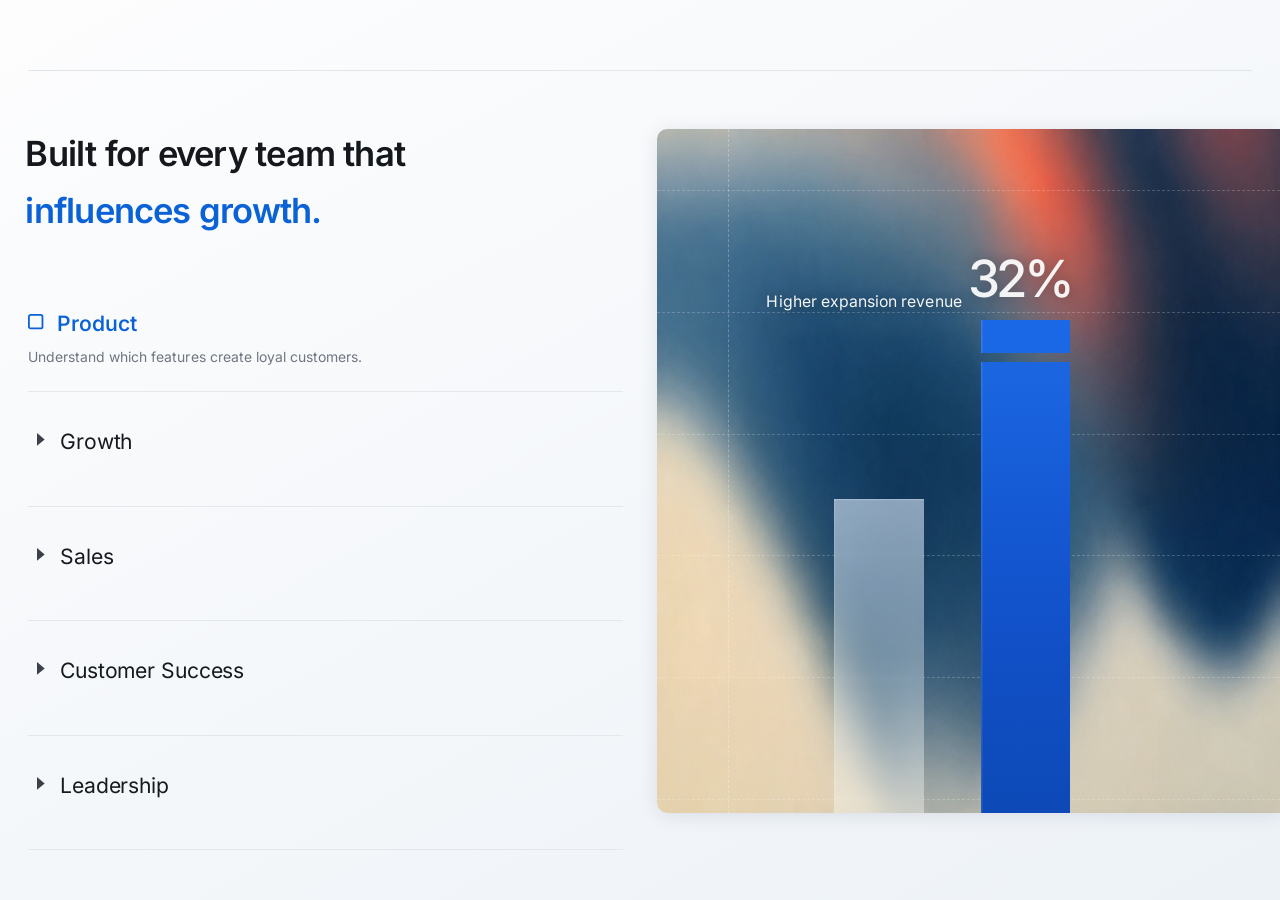
==== index.html @ ec918060 "Add the graph background image" ====
<!DOCTYPE html>
<html lang="en">
<head>
<meta charset="utf-8">
<meta name="viewport" content="width=device-width, initial-scale=1, viewport-fit=cover">
<title>Built for every team that influences growth</title>
<style>
/* ============================================================
   Embedded typeface — Inter (latin subset, variable 100–900).
   Base64-inlined so the file is fully self-contained / offline.
   ============================================================ */
@font-face{
  font-family:'Inter';
  font-style:normal;
  font-weight:100 900;
  font-display:block;
  src:url([data-uri]) format('woff2');
}

/* ============================================================
   REFERENCE FRAME  ·  1146 × 577
   Horizontal anchors -> % of 1146  (vw)
   Vertical anchors   -> % of  577  (vh)
   Glyph / stroke / radius sizes -> --u  (uniform, never distorts)
   ============================================================ */
:root{
  /* Height-driven so the design always fills the viewport top to
     bottom (no letterbox bands); width-capped so type can’t overflow. */
  --u: min(100vh / 577, 100vw / 1000);

  --bg-1:#fdfdfe;
  --bg-2:#f4f7fa;
  --bg-3:#edf2f7;
  --rule:#e3e6e9;
  --divider:#e5e8ea;
  --ink:#14171b;
  --ink-row:#16191d;
  --blue:#0b61d6;
  --muted:#6f7680;
  --marker:#3c4149;

  --grid:rgba(255,255,255,.20);
  --bar-blue-a:#1b66e2;
  --bar-blue-b:#1054cc;
  --bar-blue-c:#093ca4;
  --bar-cap-a:#2a79f2;
  --bar-cap-b:#1664e2;
}

*,*::before,*::after{box-sizing:border-box;margin:0;padding:0}
html,body{height:100%}

body{
  font-family:'Inter',-apple-system,BlinkMacSystemFont,'Segoe UI',
              'Helvetica Neue',Helvetica,Arial,sans-serif;
  background:linear-gradient(152deg,var(--bg-1) 0%,var(--bg-2) 56%,var(--bg-3) 100%);
  color:var(--ink);
  -webkit-font-smoothing:antialiased;
  -moz-osx-font-smoothing:grayscale;
  font-synthesis:none;
  overflow:hidden;
}

/* ---- stage: fills the viewport edge-to-edge, always ---------- */
.stage{
  position:fixed;
  inset:0;
  overflow:hidden;
  background:linear-gradient(152deg,var(--bg-1) 0%,var(--bg-2) 56%,var(--bg-3) 100%);
}

/* ---- top hairline · x 25→1121 · y 45 · 1px #e3e6e9 ---------- */
.rule{
  position:absolute;
  left:2.182vw;
  right:2.182vw;
  top:7.799vh;
  height:max(1px, calc(1 * var(--u)));
  background:var(--rule);
}

/* ============================================================
   LEFT COLUMN · x 25→558 · y 79 (headline box) → 545 (last rule)
   ============================================================ */
.col{
  position:absolute;
  left:2.182vw;
  width:46.510vw;
  top:14.038vh;                    /* 81  / 577  */
  bottom:5.546vh;                  /* 545 / 577  */
  display:flex;
  flex-direction:column;
}

/* headline · 27px / 44px · w600 · tracking -0.60 · ink 25→324 */
.headline{
  flex:0 0 auto;
  font-size:calc(27 * var(--u));
  line-height:calc(44 * var(--u));
  font-weight:600;
  letter-spacing:calc(-0.60 * var(--u));
  color:var(--ink);
  white-space:nowrap;
  margin-left:calc(-2 * var(--u));   /* side-bearing compensation */
}
.headline .accent{color:var(--blue);display:block}

/* headline box bottom (167) → Product label box top (223.4) */
.spacer{flex:0 0 auto;height:calc(56.4 * var(--u))}

/* ============================================================
   ACCORDION · rules at 288 / 352.25 / 416.5 / 480.75 / 545
   ============================================================ */
.acc{flex:1 1 auto;display:flex;flex-direction:column;min-height:0}

.item{
  display:flex;
  flex-direction:column;
  justify-content:center;
  border-bottom:max(1px, calc(1 * var(--u))) solid var(--divider);
  flex:1 1 0;
  min-height:0;
}
/* closed rows: label cap-centre sits 5px above the row centre */
.item:not(.open){padding-bottom:calc(10 * var(--u))}
/* open row is intrinsic: label 21 + gap 7.1 + desc 15 + 19.5 = 62.6 */
.item.open{flex:0 0 auto;padding-bottom:calc(19.5 * var(--u))}

.row{
  display:flex;
  align-items:center;
  background:none;border:0;padding:0;width:100%;
  font:inherit;color:inherit;text-align:left;cursor:pointer;
  -webkit-tap-highlight-color:transparent;
}
.row:focus-visible{outline:calc(2*var(--u)) solid var(--blue);outline-offset:calc(3*var(--u))}

/* marker gutters: square → label at x48 · chevron → label at x50 */
.marker{
  flex:0 0 calc(25 * var(--u));
  height:calc(16 * var(--u));
  display:flex;
  align-items:center;
  padding-left:calc(7 * var(--u));
  margin-top:calc(-4.6 * var(--u));   /* align glyph to cap-centre */
}
.item.open .marker{flex:0 0 calc(23 * var(--u));padding-left:0}

/* both glyphs live in the DOM; CSS picks one, so opening a row is a class
   toggle rather than a DOM rebuild */
.marker svg{display:block;overflow:visible}
.marker .sq{width:calc(12 * var(--u));height:calc(12 * var(--u))}
.marker .cv{width:calc(6 * var(--u));height:calc(10 * var(--u))}
.marker rect{stroke:var(--blue);stroke-width:1.4}
.marker path{fill:var(--marker)}
.item .sq,.item.open .cv{display:none}
.item.open .sq{display:block}

/* row label · 16.5px / 21px · #16191d · ink from x 50 */
.label{
  font-size:calc(16.5 * var(--u));
  line-height:calc(21 * var(--u));
  font-weight:400;
  letter-spacing:calc(-0.08 * var(--u));
  color:var(--ink-row);
  transition:color .18s ease;
}
.item.open .label{color:var(--blue);font-weight:550}

/* description · 10.9px / 15px · #6f7680 · ink 25→288 */
.desc{
  font-size:calc(10.9 * var(--u));
  line-height:calc(15 * var(--u));
  font-weight:400;
  letter-spacing:calc(0.02 * var(--u));
  color:var(--muted);
  padding-top:calc(7.1 * var(--u));
  overflow:hidden;
}
.item:not(.open) .desc{display:none}

/* ============================================================
   RIGHT CARD · x 588→1146 (bleeds right) · y 83→521 · r 8
   ============================================================ */
.card{
  position:absolute;
  left:51.309vw;
  right:0;
  top:14.385vh;
  bottom:9.705vh;
  border-radius:calc(8 * var(--u)) 0 0 calc(8 * var(--u));
  overflow:hidden;
  isolation:isolate;
  box-shadow:0 calc(2*var(--u)) calc(16*var(--u)) rgba(16,32,56,.10);
}

/* ---- background: blurred-photograph mesh --------------------
   Modelled the way the original actually is: a grid of averaged
   colours put through one Gaussian blur. The grid was fitted by
   deconvolution against colours sampled from the reference, so the
   blur reproduces those samples rather than washing them out.
   preserveAspectRatio="none" lets it stretch with the card.
   ------------------------------------------------------------ */
.mesh{
  position:absolute;
  inset:0;
  width:100%;
  height:100%;
  display:block;
}
.mesh-film{
  position:absolute;inset:0;pointer-events:none;
  background:linear-gradient(180deg,rgba(255,255,255,.05) 0%,rgba(255,255,255,0) 32%,rgba(0,0,0,.045) 100%);
}

/* ---- dashed grid ------------------------------------------- */
.grid{position:absolute;inset:0;pointer-events:none}
.grid i{position:absolute}
.grid .h{left:0;right:0;height:0;border-top:max(1px,calc(1*var(--u))) dashed var(--grid)}
.grid .v{top:0;bottom:0;width:0;border-left:max(1px,calc(1*var(--u))) dashed rgba(255,255,255,.26)}
.grid .h1{top:8.904%}   /* y 39  of 438 */
.grid .h2{top:26.712%}  /* y 117        */
.grid .h3{top:44.521%}  /* y 195        */
.grid .h4{top:62.329%}  /* y 273        */
.grid .h5{top:80.137%}  /* y 351        */
.grid .h6{top:97.945%}  /* y 429        */
.grid .v1{left:11.470%} /* x 64  of 558 */

/* ---- bars ---------------------------------------------------
   Frame coordinates -> card percentages (card is 558 x 438):
     ghost bar    x 747→827   y 320→521
     cap segment  x 878→958   y 205→226
     gap          x 878→958   y 226→232   nothing drawn: the photograph
                                          shows through it
     primary bar  x 878→958   y 232→521
   Both bars are 80/558 = 14.337% wide.

   Gradient stops sit exactly at the y positions sampled off the reference
   and were fitted by rendering, measuring and correcting, so each stop is
   responsible for one measured colour.
   ------------------------------------------------------------ */

/* Frosted glass. Alpha falls 0.58 -> 0.40 down the bar and
   the tint travels cool -> warm, following the backdrop underneath it,
   which runs steel-blue at the top and cream at the floor. */
.bar-ghost{
  position:absolute;
  left:28.495%;width:14.337%;top:54.110%;bottom:0;
  background:linear-gradient(180deg,
    rgba(228,241,255,0.58) 2.488%,
    rgba(216,227,235,0.44) 49.751%,
    rgba(249,250,246,0.40) 97.015%);
  -webkit-backdrop-filter:blur(calc(2*var(--u))) saturate(106%);
  backdrop-filter:blur(calc(2*var(--u))) saturate(106%);
  box-shadow:inset 0 calc(1*var(--u)) 0 rgba(255,255,255,.22),
             inset calc(1*var(--u)) 0 0 rgba(255,255,255,.13);
}

/* Opaque, and no outer bloom — the reference keeps these edges crisp
   against the photograph. */
.bar-blue{
  position:absolute;
  left:51.971%;width:14.337%;top:34.018%;bottom:0;
  background:linear-gradient(180deg,
    rgb(27,101,225) 2.768%,
    rgb(20,89,211) 33.910%,
    rgb(17,79,198) 65.052%,
    rgb(13,74,184) 97.924%);
  box-shadow:inset calc(1.2*var(--u)) 0 0 rgba(255,255,255,.10);
}

.bar-cap{
  position:absolute;
  left:51.971%;width:14.337%;top:27.854%;height:4.795%;
  background:rgb(26,104,230);
  box-shadow:inset calc(1.2*var(--u)) 0 0 rgba(255,255,255,.12);
}

/* ---- chart typography --------------------------------------- */
/* “32%” · 40px · ink 292→367 of 558, top y 84 (x 880→955, y 168) */
.stat{
  position:absolute;
  right:33.513%;
  top:17.900%;
  font-size:calc(40 * var(--u));
  line-height:calc(42 * var(--u));
  font-weight:500;
  letter-spacing:calc(-3.0 * var(--u));
  color:rgba(255,255,255,.93);
  text-shadow:0 calc(1*var(--u)) calc(10*var(--u)) rgba(8,22,40,.34);
  white-space:nowrap;
}
/* “Higher expansion revenue” · 12.3px · ink →273 of 558, top y 107 */
.stat-label{
  position:absolute;
  right:51.075%;
  top:23.744%;
  font-size:calc(12.3 * var(--u));
  line-height:calc(16 * var(--u));
  font-weight:400;
  letter-spacing:calc(0.04 * var(--u));
  color:rgba(255,255,255,.95);
  text-shadow:0 calc(1*var(--u)) calc(8*var(--u)) rgba(8,22,40,.40);
  white-space:nowrap;
}

.sr-only{
  position:absolute;width:1px;height:1px;overflow:hidden;
  clip:rect(0 0 0 0);clip-path:inset(50%);white-space:nowrap;
}

/* ============================================================
   PORTRAIT / COMPACT — stacked, still edge-to-edge.
   The card absorbs all slack, so there is never a blank band.
   ============================================================ */
@media (max-aspect-ratio: 23/20){
  :root{ --u: min(100vw / 430, 100vh / 880); }

  .stage{display:flex;flex-direction:column}

  .rule{position:static;inset:auto;flex:0 0 auto;margin:calc(30*var(--u)) calc(22*var(--u)) 0}

  .col{
    position:static;inset:auto;width:auto;flex:0 0 auto;
    margin:calc(40*var(--u)) calc(22*var(--u)) 0;
  }
  .headline{
    font-size:calc(31 * var(--u));
    line-height:calc(43 * var(--u));
    letter-spacing:calc(-0.5 * var(--u));
    white-space:normal;
  }
  .headline .accent{display:inline}
  .spacer{height:calc(34 * var(--u))}

  .item{flex:0 0 auto}
  .item:not(.open){padding:calc(17*var(--u)) 0}
  .item.open{padding:0 0 calc(20*var(--u))}
  .marker{
    flex:0 0 calc(28*var(--u));
    height:calc(18*var(--u));
    margin-top:calc(-5*var(--u));
    padding-left:calc(8*var(--u));
  }
  .item.open .marker{flex:0 0 calc(26*var(--u));padding-left:0}
  .marker .sq{width:calc(13*var(--u));height:calc(13*var(--u))}
  .marker .cv{width:calc(7*var(--u));height:calc(11*var(--u))}
  .label{font-size:calc(17.5*var(--u));line-height:calc(23*var(--u))}
  .desc{font-size:calc(12.5*var(--u));line-height:calc(17*var(--u));padding-top:calc(8*var(--u))}

  .card{
    position:relative;
    inset:auto;                 /* drop the landscape anchors */
    flex:1 1 auto;
    min-height:calc(190 * var(--u));
    margin:calc(34*var(--u)) 0 0 calc(22*var(--u));
    border-radius:calc(10*var(--u)) 0 0 0;
    overflow:hidden;
  }
  /* narrow card: stack the caption over the figure, both flush
     with the primary bar's right edge (33.692% from the right) */
  .stat{right:33.692%;top:13%;font-size:calc(42*var(--u));line-height:calc(44*var(--u))}
  .stat-label{right:33.692%;top:5%;font-size:calc(13.5*var(--u));line-height:calc(17*var(--u))}
}

/* very short landscape (e.g. 1024×420) — keep type legible */
@media (min-aspect-ratio: 23/20) and (max-height: 470px){
  :root{ --u: min(100vh / 520, 100vw / 1000); }
}

@media (prefers-reduced-motion: reduce){
  *{transition:none !important;animation:none !important}
}
</style>
</head>
<body>

<main class="stage">

  <div class="rule" role="presentation"></div>

  <section class="col">
    <h1 class="headline">
      Built for every team that
      <span class="accent">influences&nbsp;growth.</span>
    </h1>

    <div class="spacer" aria-hidden="true"></div>

    <div class="acc">

      <div class="item open">
        <button class="row" type="button" aria-expanded="true">
          <span class="marker" aria-hidden="true">
            <svg class="sq" viewBox="0 0 12 12" fill="none">
              <rect x=".7" y=".7" width="10.6" height="10.6" rx="1.4"/>
            </svg>
            <svg class="cv" viewBox="0 0 6 10" fill="none">
              <path d="M0 0 L6 5 L0 10 Z"/>
            </svg>
          </span>
          <span class="label">Product</span>
        </button>
        <p class="desc">Understand which features create loyal customers.</p>
      </div>

      <div class="item">
        <button class="row" type="button" aria-expanded="false">
          <span class="marker" aria-hidden="true">
            <svg class="sq" viewBox="0 0 12 12" fill="none">
              <rect x=".7" y=".7" width="10.6" height="10.6" rx="1.4"/>
            </svg>
            <svg class="cv" viewBox="0 0 6 10" fill="none">
              <path d="M0 0 L6 5 L0 10 Z"/>
            </svg>
          </span>
          <span class="label">Growth</span>
        </button>
        <p class="desc">See exactly where compounding acquisition comes from.</p>
      </div>

      <div class="item">
        <button class="row" type="button" aria-expanded="false">
          <span class="marker" aria-hidden="true">
            <svg class="sq" viewBox="0 0 12 12" fill="none">
              <rect x=".7" y=".7" width="10.6" height="10.6" rx="1.4"/>
            </svg>
            <svg class="cv" viewBox="0 0 6 10" fill="none">
              <path d="M0 0 L6 5 L0 10 Z"/>
            </svg>
          </span>
          <span class="label">Sales</span>
        </button>
        <p class="desc">Walk into every call knowing the account's real story.</p>
      </div>

      <div class="item">
        <button class="row" type="button" aria-expanded="false">
          <span class="marker" aria-hidden="true">
            <svg class="sq" viewBox="0 0 12 12" fill="none">
              <rect x=".7" y=".7" width="10.6" height="10.6" rx="1.4"/>
            </svg>
            <svg class="cv" viewBox="0 0 6 10" fill="none">
              <path d="M0 0 L6 5 L0 10 Z"/>
            </svg>
          </span>
          <span class="label">Customer Success</span>
        </button>
        <p class="desc">Catch churn risk while there is still time to act.</p>
      </div>

      <div class="item">
        <button class="row" type="button" aria-expanded="false">
          <span class="marker" aria-hidden="true">
            <svg class="sq" viewBox="0 0 12 12" fill="none">
              <rect x=".7" y=".7" width="10.6" height="10.6" rx="1.4"/>
            </svg>
            <svg class="cv" viewBox="0 0 6 10" fill="none">
              <path d="M0 0 L6 5 L0 10 Z"/>
            </svg>
          </span>
          <span class="label">Leadership</span>
        </button>
        <p class="desc">One number the whole company can steer by.</p>
      </div>

    </div>
  </section>

  <figure class="card">
    <img class="mesh" alt="" aria-hidden="true" decoding="async"
         src="assets/card-bg.png">
    <div class="mesh-film" aria-hidden="true"></div>

    <div class="grid" aria-hidden="true">
      <i class="h h1"></i><i class="h h2"></i><i class="h h3"></i>
      <i class="h h4"></i><i class="h h5"></i><i class="h h6"></i>
      <i class="v v1"></i>
    </div>

    <div class="bar-ghost" aria-hidden="true"></div>
    <div class="bar-cap"   aria-hidden="true"></div>
    <div class="bar-blue"  aria-hidden="true"></div>

    <div class="stat-label">Higher expansion revenue</div>
    <div class="stat">32%</div>

    <figcaption class="sr-only">
      Expansion revenue is 32% higher for teams using the product.
    </figcaption>
  </figure>

</main>

<script>
/* Single-open accordion. Both marker glyphs are already in the DOM, so the
   whole interaction is one class swap plus the matching aria state. */
(function () {
  var items = Array.prototype.slice.call(document.querySelectorAll('.item'));

  function open(item) {
    items.forEach(function (other) {
      var isTarget = other === item;
      other.classList.toggle('open', isTarget);
      other.querySelector('.row').setAttribute('aria-expanded', String(isTarget));
    });
  }

  items.forEach(function (item) {
    item.querySelector('.row').addEventListener('click', function () {
      if (!item.classList.contains('open')) open(item);
    });
  });
})();
</script>

</body>
</html>
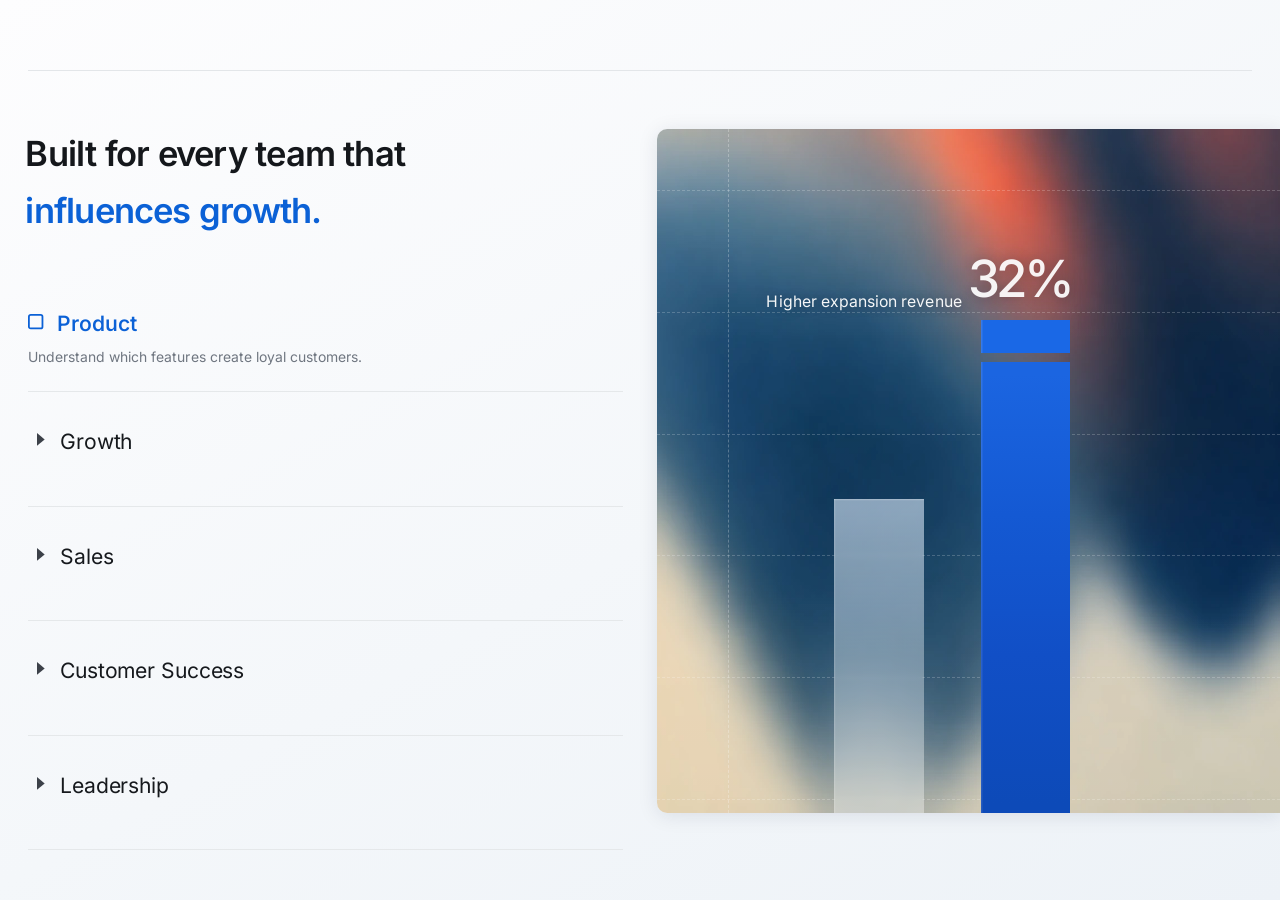
==== commit 28e3fa50: "Use the supplied photograph as the card background Crops assets/card-bg.png to the card and inlines " ====
--- a/index.html
+++ b/index.html
@@ -468,8 +468,8 @@
   </section>
 
   <figure class="card">
-    <img class="mesh" alt="" aria-hidden="true" decoding="async"
-         src="assets/card-bg.png">
+    <img class="mesh" alt="" aria-hidden="true" decoding="sync"
+         src="[data-uri]">
     <div class="mesh-film" aria-hidden="true"></div>
 
     <div class="grid" aria-hidden="true">
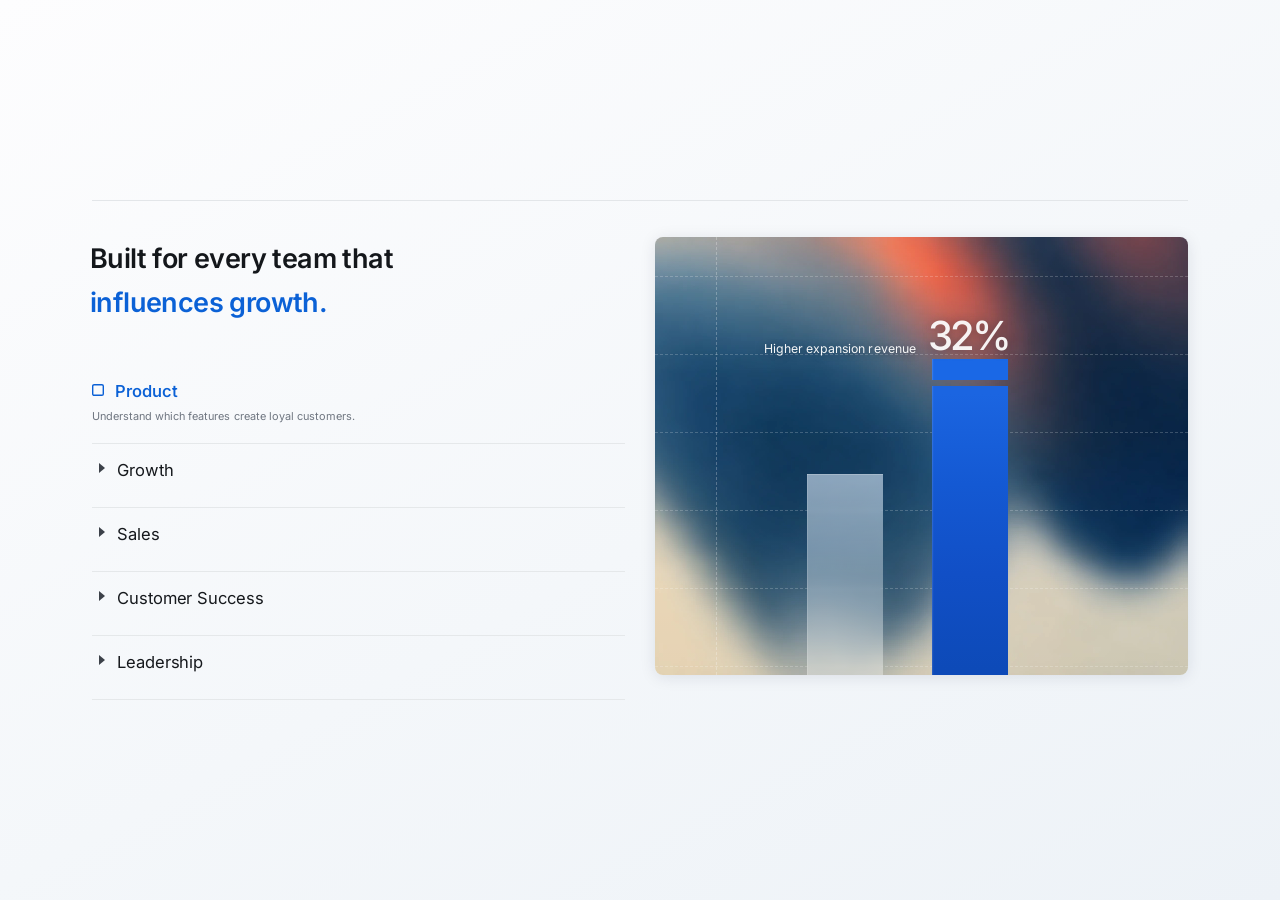
==== commit 14b27707: "Lay the page out as a document, not a scaled viewport The page was pinned: position:fixed stage, eve" ====
--- a/index.html
+++ b/index.html
@@ -18,15 +18,21 @@
 }
 
 /* ============================================================
-   REFERENCE FRAME  ·  1146 × 577
-   Horizontal anchors -> % of 1146  (vw)
-   Vertical anchors   -> % of  577  (vh)
-   Glyph / stroke / radius sizes -> --u  (uniform, never distorts)
+   LAYOUT  ·  measured off the prototype
+   The prototype is a plain two-column grid, and the numbers are
+   exact: the top rule spans 1096, each column is 533 and the
+   gutter is 30 — 533 + 30 + 533 = 1096. So the card's right edge
+   lines up with the rule, and the section has equal margins.
+   --u stays as the unit the fitted CSS is written in; at 1px every
+   measurement below is the prototype's own pixel value.
    ============================================================ */
 :root{
-  /* Height-driven so the design always fills the viewport top to
-     bottom (no letterbox bands); width-capped so type can’t overflow. */
-  --u: min(100vh / 577, 100vw / 1000);
+  --u: 1px;
+
+  --container: 1096px;      /* rule span: x 25 -> 1121            */
+  --gutter: 30px;           /* column 533 | 30 | column 533       */
+  --card-aspect: 533 / 438; /* card box, y 83 -> 521              */
+  --pad-x: 24px;            /* breathing room at narrow widths    */
 
   --bg-1:#fdfdfe;
   --bg-2:#f4f7fa;
@@ -40,11 +46,6 @@
   --marker:#3c4149;
 
   --grid:rgba(255,255,255,.20);
-  --bar-blue-a:#1b66e2;
-  --bar-blue-b:#1054cc;
-  --bar-blue-c:#093ca4;
-  --bar-cap-a:#2a79f2;
-  --bar-cap-b:#1664e2;
 }
 
 *,*::before,*::after{box-sizing:border-box;margin:0;padding:0}
@@ -54,43 +55,43 @@
   font-family:'Inter',-apple-system,BlinkMacSystemFont,'Segoe UI',
               'Helvetica Neue',Helvetica,Arial,sans-serif;
   background:linear-gradient(152deg,var(--bg-1) 0%,var(--bg-2) 56%,var(--bg-3) 100%);
+  background-attachment:fixed;
   color:var(--ink);
   -webkit-font-smoothing:antialiased;
   -moz-osx-font-smoothing:grayscale;
   font-synthesis:none;
-  overflow:hidden;
-}
-
-/* ---- stage: fills the viewport edge-to-edge, always ---------- */
+  min-height:100vh;
+  display:flex;
+  align-items:center;          /* centre the section, but let it scroll
+                                  normally if the viewport is short */
+}
+
+/* ---- the section: centred, with equal margins on both sides ---- */
 .stage{
-  position:fixed;
-  inset:0;
-  overflow:hidden;
-  background:linear-gradient(152deg,var(--bg-1) 0%,var(--bg-2) 56%,var(--bg-3) 100%);
-}
-
-/* ---- top hairline · x 25→1121 · y 45 · 1px #e3e6e9 ---------- */
+  width:100%;
+  max-width:calc(var(--container) + var(--pad-x) * 2);
+  margin-inline:auto;
+  padding:40px var(--pad-x);
+}
+
+/* named .split, not .row — .row is the accordion button class and its
+   display:flex would win here on source order */
+.split{
+  margin-top:36px;             /* rule y45 -> content y81 */
+  display:grid;
+  grid-template-columns:1fr 1fr;
+  gap:var(--gutter);
+  align-items:start;
+}
+
+/* ---- top hairline · spans the container · 1px #e3e6e9 ------- */
 .rule{
-  position:absolute;
-  left:2.182vw;
-  right:2.182vw;
-  top:7.799vh;
-  height:max(1px, calc(1 * var(--u)));
+  height:1px;
   background:var(--rule);
 }
 
-/* ============================================================
-   LEFT COLUMN · x 25→558 · y 79 (headline box) → 545 (last rule)
-   ============================================================ */
-.col{
-  position:absolute;
-  left:2.182vw;
-  width:46.510vw;
-  top:14.038vh;                    /* 81  / 577  */
-  bottom:5.546vh;                  /* 545 / 577  */
-  display:flex;
-  flex-direction:column;
-}
+/* ---- left column ------------------------------------------- */
+.col{min-width:0}
 
 /* headline · 27px / 44px · w600 · tracking -0.60 · ink 25→324 */
 .headline{
@@ -111,20 +112,19 @@
 /* ============================================================
    ACCORDION · rules at 288 / 352.25 / 416.5 / 480.75 / 545
    ============================================================ */
-.acc{flex:1 1 auto;display:flex;flex-direction:column;min-height:0}
+.acc{display:flex;flex-direction:column}
 
 .item{
   display:flex;
   flex-direction:column;
   justify-content:center;
-  border-bottom:max(1px, calc(1 * var(--u))) solid var(--divider);
-  flex:1 1 0;
-  min-height:0;
-}
-/* closed rows: label cap-centre sits 5px above the row centre */
-.item:not(.open){padding-bottom:calc(10 * var(--u))}
-/* open row is intrinsic: label 21 + gap 7.1 + desc 15 + 19.5 = 62.6 */
-.item.open{flex:0 0 auto;padding-bottom:calc(19.5 * var(--u))}
+  border-bottom:1px solid var(--divider);
+}
+/* closed rows sit on a 64px pitch; the label's cap-centre rides
+   5px above the row centre, as it does in the prototype */
+.item:not(.open){height:64px;padding-bottom:calc(10 * var(--u))}
+/* open row is intrinsic: label 21 + gap 7.1 + desc 15 + 18.5 + 1 = 62.6 */
+.item.open{padding-bottom:calc(18.5 * var(--u))}
 
 .row{
   display:flex;
@@ -183,15 +183,12 @@
    RIGHT CARD · x 588→1146 (bleeds right) · y 83→521 · r 8
    ============================================================ */
 .card{
-  position:absolute;
-  left:51.309vw;
-  right:0;
-  top:14.385vh;
-  bottom:9.705vh;
-  border-radius:calc(8 * var(--u)) 0 0 calc(8 * var(--u));
+  position:relative;
+  aspect-ratio:var(--card-aspect);
+  border-radius:8px;
   overflow:hidden;
   isolation:isolate;
-  box-shadow:0 calc(2*var(--u)) calc(16*var(--u)) rgba(16,32,56,.10);
+  box-shadow:0 2px 16px rgba(16,32,56,.10);
 }
 
 /* ---- background: blurred-photograph mesh --------------------
@@ -207,6 +204,7 @@
   width:100%;
   height:100%;
   display:block;
+  object-fit:cover;            /* card aspect may drift from the asset's */
 }
 .mesh-film{
   position:absolute;inset:0;pointer-events:none;
@@ -310,62 +308,52 @@
 }
 
 /* ============================================================
-   PORTRAIT / COMPACT — stacked, still edge-to-edge.
-   The card absorbs all slack, so there is never a blank band.
+   RESPONSIVE
+   Desktop and laptop all land in the same place: the container
+   caps at 1096 and centres, so the section keeps equal margins
+   and the prototype's proportions at every width above it.
+   Below that the columns narrow together, then stack.
    ============================================================ */
-@media (max-aspect-ratio: 23/20){
-  :root{ --u: min(100vw / 430, 100vh / 880); }
-
-  .stage{display:flex;flex-direction:column}
-
-  .rule{position:static;inset:auto;flex:0 0 auto;margin:calc(30*var(--u)) calc(22*var(--u)) 0}
-
-  .col{
-    position:static;inset:auto;width:auto;flex:0 0 auto;
-    margin:calc(40*var(--u)) calc(22*var(--u)) 0;
-  }
+
+/* laptops under the container width: nothing special is needed —
+   the grid narrows both columns equally and the card follows its
+   aspect ratio, so the hierarchy is preserved. Just ease the type
+   down a little so the headline keeps its two-line shape. */
+@media (max-width: 1000px){
+  .headline{font-size:calc(25 * var(--u));line-height:calc(40 * var(--u))}
+  .spacer{height:calc(46 * var(--u))}
+  .label{font-size:calc(15.5 * var(--u));line-height:calc(20 * var(--u))}
+  .item:not(.open){height:58px}
+}
+
+/* stack: two 533-wide columns stop working well below roughly 900 */
+@media (max-width: 860px){
+  body{align-items:flex-start}
+  .stage{padding:56px var(--pad-x)}
+  .split{grid-template-columns:1fr;gap:40px}
+
   .headline{
-    font-size:calc(31 * var(--u));
-    line-height:calc(43 * var(--u));
+    font-size:calc(30 * var(--u));
+    line-height:calc(41 * var(--u));
     letter-spacing:calc(-0.5 * var(--u));
     white-space:normal;
   }
   .headline .accent{display:inline}
   .spacer{height:calc(34 * var(--u))}
-
-  .item{flex:0 0 auto}
-  .item:not(.open){padding:calc(17*var(--u)) 0}
-  .item.open{padding:0 0 calc(20*var(--u))}
-  .marker{
-    flex:0 0 calc(28*var(--u));
-    height:calc(18*var(--u));
-    margin-top:calc(-5*var(--u));
-    padding-left:calc(8*var(--u));
-  }
-  .item.open .marker{flex:0 0 calc(26*var(--u));padding-left:0}
-  .marker .sq{width:calc(13*var(--u));height:calc(13*var(--u))}
-  .marker .cv{width:calc(7*var(--u));height:calc(11*var(--u))}
-  .label{font-size:calc(17.5*var(--u));line-height:calc(23*var(--u))}
-  .desc{font-size:calc(12.5*var(--u));line-height:calc(17*var(--u));padding-top:calc(8*var(--u))}
-
-  .card{
-    position:relative;
-    inset:auto;                 /* drop the landscape anchors */
-    flex:1 1 auto;
-    min-height:calc(190 * var(--u));
-    margin:calc(34*var(--u)) 0 0 calc(22*var(--u));
-    border-radius:calc(10*var(--u)) 0 0 0;
-    overflow:hidden;
-  }
-  /* narrow card: stack the caption over the figure, both flush
-     with the primary bar's right edge (33.692% from the right) */
-  .stat{right:33.692%;top:13%;font-size:calc(42*var(--u));line-height:calc(44*var(--u))}
-  .stat-label{right:33.692%;top:5%;font-size:calc(13.5*var(--u));line-height:calc(17*var(--u))}
-}
-
-/* very short landscape (e.g. 1024×420) — keep type legible */
-@media (min-aspect-ratio: 23/20) and (max-height: 470px){
-  :root{ --u: min(100vh / 520, 100vw / 1000); }
+  .item:not(.open){height:62px}
+  .card{aspect-ratio:16 / 11}
+}
+
+@media (max-width: 520px){
+  :root{--pad-x:20px}
+  .headline{font-size:calc(27 * var(--u));line-height:calc(37 * var(--u))}
+  .item:not(.open){height:58px}
+  .label{font-size:calc(16 * var(--u))}
+  .card{aspect-ratio:4 / 3}
+  /* narrow card: stack the caption over the figure, both flush with
+     the primary bar's right edge */
+  .stat{right:33.692%;top:13%;font-size:calc(34 * var(--u));line-height:calc(36 * var(--u))}
+  .stat-label{right:33.692%;top:5%;font-size:calc(12 * var(--u));line-height:calc(15 * var(--u))}
 }
 
 @media (prefers-reduced-motion: reduce){
@@ -379,7 +367,9 @@
 
   <div class="rule" role="presentation"></div>
 
-  <section class="col">
+  <div class="split">
+
+    <section class="col">
     <h1 class="headline">
       Built for every team that
       <span class="accent">influences&nbsp;growth.</span>
@@ -467,9 +457,9 @@
     </div>
   </section>
 
-  <figure class="card">
+    <figure class="card">
     <img class="mesh" alt="" aria-hidden="true" decoding="sync"
-         src="[data-uri]">
+         src="[data-uri]">
     <div class="mesh-film" aria-hidden="true"></div>
 
     <div class="grid" aria-hidden="true">
@@ -488,7 +478,9 @@
     <figcaption class="sr-only">
       Expansion revenue is 32% higher for teams using the product.
     </figcaption>
-  </figure>
+    </figure>
+
+  </div>
 
 </main>
 
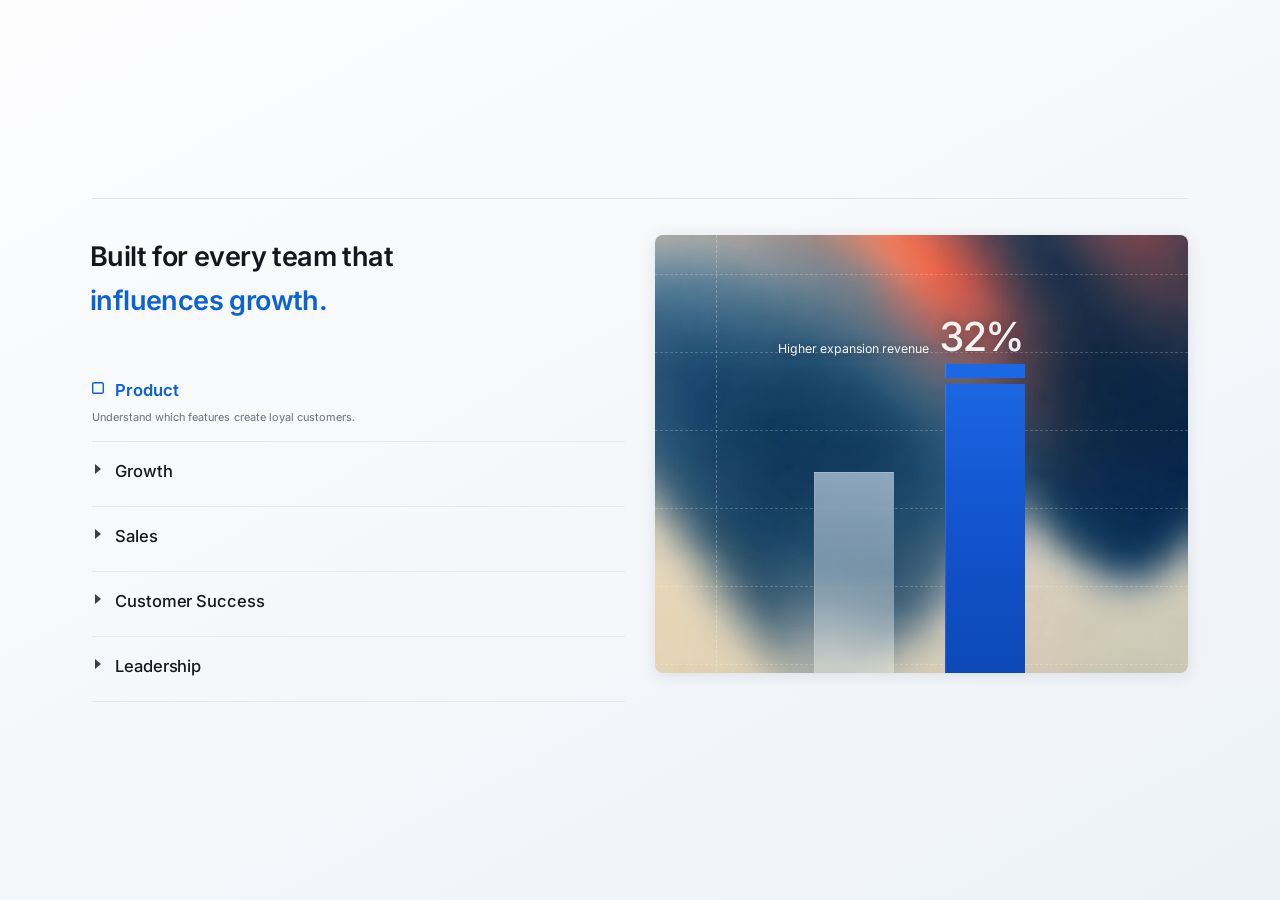
==== commit 1020dd82: "Animate the chart on menu selection, from the reference recording The video was decoded to 306 frame" ====
--- a/index.html
+++ b/index.html
@@ -98,7 +98,7 @@
   flex:0 0 auto;
   font-size:calc(27 * var(--u));
   line-height:calc(44 * var(--u));
-  font-weight:600;
+  font-weight:610;
   letter-spacing:calc(-0.60 * var(--u));
   color:var(--ink);
   white-space:nowrap;
@@ -107,24 +107,27 @@
 .headline .accent{color:var(--blue);display:block}
 
 /* headline box bottom (167) → Product label box top (223.4) */
-.spacer{flex:0 0 auto;height:calc(56.4 * var(--u))}
+.spacer{flex:0 0 auto;height:calc(37.4 * var(--u))}
 
 /* ============================================================
    ACCORDION · rules at 288 / 352.25 / 416.5 / 480.75 / 545
    ============================================================ */
 .acc{display:flex;flex-direction:column}
 
+/* Rows measured off the reference: 65px closed, 81px open, with the
+   label's ink starting 23.5px below the row top in BOTH — so opening a
+   row does not shift its own label. Because exactly one row is open,
+   the accordion's total height is constant (4x65 + 81 = 341) and only
+   the divider directly below the open row moves. */
 .item{
   display:flex;
   flex-direction:column;
-  justify-content:center;
+  justify-content:flex-start;
+  padding-top:19px;                /* 19 + 4.5 ink offset = 23.5 */
   border-bottom:1px solid var(--divider);
 }
-/* closed rows sit on a 64px pitch; the label's cap-centre rides
-   5px above the row centre, as it does in the prototype */
-.item:not(.open){height:64px;padding-bottom:calc(10 * var(--u))}
-/* open row is intrinsic: label 21 + gap 7.1 + desc 15 + 18.5 + 1 = 62.6 */
-.item.open{padding-bottom:calc(18.5 * var(--u))}
+.item:not(.open){height:65px}
+.item.open{height:81px;padding-bottom:16px}
 
 .row{
   display:flex;
@@ -136,15 +139,18 @@
 .row:focus-visible{outline:calc(2*var(--u)) solid var(--blue);outline-offset:calc(3*var(--u))}
 
 /* marker gutters: square → label at x48 · chevron → label at x50 */
+/* One gutter width for both states. Previously the closed rows used a
+   25px gutter with 7px of padding and the open row 23px with none, so
+   the labels started at different x — the reference has them flush. */
 .marker{
-  flex:0 0 calc(25 * var(--u));
-  height:calc(16 * var(--u));
+  flex:0 0 23px;
+  height:16px;
   display:flex;
   align-items:center;
-  padding-left:calc(7 * var(--u));
-  margin-top:calc(-4.6 * var(--u));   /* align glyph to cap-centre */
-}
-.item.open .marker{flex:0 0 calc(23 * var(--u));padding-left:0}
+  padding-left:2.7px;                /* chevron indent, per the reference */
+  margin-top:-4.6px;                 /* align glyph to the label cap-centre */
+}
+.item.open .marker{padding-left:0}   /* the square sits flush left */
 
 /* both glyphs live in the DOM; CSS picks one, so opening a row is a class
    toggle rather than a DOM rebuild */
@@ -160,21 +166,21 @@
 .label{
   font-size:calc(16.5 * var(--u));
   line-height:calc(21 * var(--u));
-  font-weight:400;
+  font-weight:500;
   letter-spacing:calc(-0.08 * var(--u));
   color:var(--ink-row);
   transition:color .18s ease;
 }
-.item.open .label{color:var(--blue);font-weight:550}
+.item.open .label{color:var(--blue);font-weight:620}
 
 /* description · 10.9px / 15px · #6f7680 · ink 25→288 */
 .desc{
   font-size:calc(10.9 * var(--u));
   line-height:calc(15 * var(--u));
-  font-weight:400;
+  font-weight:420;
   letter-spacing:calc(0.02 * var(--u));
   color:var(--muted);
-  padding-top:calc(7.1 * var(--u));
+  padding-top:calc(8.9 * var(--u));
   overflow:hidden;
 }
 .item:not(.open) .desc{display:none}
@@ -212,6 +218,7 @@
 }
 
 /* ---- dashed grid ------------------------------------------- */
+.chart{position:absolute;inset:0;pointer-events:none}
 .grid{position:absolute;inset:0;pointer-events:none}
 .grid i{position:absolute}
 .grid .h{left:0;right:0;height:0;border-top:max(1px,calc(1*var(--u))) dashed var(--grid)}
@@ -224,82 +231,93 @@
 .grid .h6{top:97.945%}  /* y 429        */
 .grid .v1{left:11.470%} /* x 64  of 558 */
 
-/* ---- bars ---------------------------------------------------
-   Frame coordinates -> card percentages (card is 558 x 438):
-     ghost bar    x 747→827   y 320→521
-     cap segment  x 878→958   y 205→226
-     gap          x 878→958   y 226→232   nothing drawn: the photograph
-                                          shows through it
-     primary bar  x 878→958   y 232→521
-   Both bars are 80/558 = 14.337% wide.
-
-   Gradient stops sit exactly at the y positions sampled off the reference
-   and were fitted by rendering, measuring and correcting, so each stop is
-   responsible for one measured colour.
+/* ---- chart ---------------------------------------------------
+   Card is 533 x 438. Percentages below are of that box.
+
+   The reference drives the whole chart from ONE value: the primary
+   bar's top edge. Measured across all four states, the cap segment,
+   the caption and the number sit at fixed offsets above it —
+   20 / 40 / 62 px — so they ride along rather than animating
+   separately. --bar-top is that value; everything else is calc()ed
+   off it. The ghost bar is static in the reference and stays static
+   here.
    ------------------------------------------------------------ */
-
-/* Frosted glass. Alpha falls 0.58 -> 0.40 down the bar and
-   the tint travels cool -> warm, following the backdrop underneath it,
-   which runs steel-blue at the top and cream at the floor. */
+.card{
+  --bar-top: 33.99%;          /* Product, the default state        */
+  --cap-h: 3.082%;            /* cap segment height, 13.5px        */
+  --label-op: 1;              /* caption cross-fade                */
+}
+
+/* offsets above the bar top, as fractions of the 438px card height */
+.chart{ --d-cap: 4.566%; --d-label: 9.938%; --d-stat: 15.630%; }
+
+.bar-ghost,.bar-blue,.bar-cap{position:absolute}
+
+/* Frosted glass. Alpha falls .58 -> .40 down the bar and the tint
+   travels cool -> warm, following a backdrop that runs steel-blue at
+   the top and cream at the floor; a single flat wash cannot match
+   both ends. Stops fitted by render-measure-correct. */
 .bar-ghost{
-  position:absolute;
-  left:28.495%;width:14.337%;top:54.110%;bottom:0;
+  left:29.831%;width:15.009%;top:54.110%;bottom:0;
   background:linear-gradient(180deg,
     rgba(228,241,255,0.58) 2.488%,
     rgba(216,227,235,0.44) 49.751%,
     rgba(249,250,246,0.40) 97.015%);
-  -webkit-backdrop-filter:blur(calc(2*var(--u))) saturate(106%);
-  backdrop-filter:blur(calc(2*var(--u))) saturate(106%);
-  box-shadow:inset 0 calc(1*var(--u)) 0 rgba(255,255,255,.22),
-             inset calc(1*var(--u)) 0 0 rgba(255,255,255,.13);
-}
-
-/* Opaque, and no outer bloom — the reference keeps these edges crisp
-   against the photograph. */
+  -webkit-backdrop-filter:blur(2px) saturate(106%);
+  backdrop-filter:blur(2px) saturate(106%);
+  box-shadow:inset 0 1px 0 rgba(255,255,255,.22),
+             inset 1px 0 0 rgba(255,255,255,.13);
+}
+
+/* Opaque, no outer bloom — the reference keeps these edges crisp. */
 .bar-blue{
-  position:absolute;
-  left:51.971%;width:14.337%;top:34.018%;bottom:0;
+  left:54.409%;width:15.009%;
+  top:var(--bar-top);bottom:0;
   background:linear-gradient(180deg,
     rgb(27,101,225) 2.768%,
     rgb(20,89,211) 33.910%,
     rgb(17,79,198) 65.052%,
     rgb(13,74,184) 97.924%);
-  box-shadow:inset calc(1.2*var(--u)) 0 0 rgba(255,255,255,.10);
-}
-
+  box-shadow:inset 1.2px 0 0 rgba(255,255,255,.10);
+}
+
+/* Nothing is drawn between cap and bar: the photograph shows through. */
 .bar-cap{
-  position:absolute;
-  left:51.971%;width:14.337%;top:27.854%;height:4.795%;
+  left:54.409%;width:15.009%;
+  top:calc(var(--bar-top) - var(--d-cap));
+  height:var(--cap-h);
   background:rgb(26,104,230);
-  box-shadow:inset calc(1.2*var(--u)) 0 0 rgba(255,255,255,.12);
-}
-
-/* ---- chart typography --------------------------------------- */
-/* “32%” · 40px · ink 292→367 of 558, top y 84 (x 880→955, y 168) */
+  box-shadow:inset 1.2px 0 0 rgba(255,255,255,.12);
+}
+
+/* ---- chart typography ---------------------------------------
+   Both right-aligned; their vertical position rides on --bar-top.
+   ------------------------------------------------------------ */
 .stat{
   position:absolute;
-  right:33.513%;
-  top:17.900%;
-  font-size:calc(40 * var(--u));
-  line-height:calc(42 * var(--u));
+  right:31.20%;
+  top:calc(var(--bar-top) - var(--d-stat));
+  font-size:40px;
+  line-height:42px;
   font-weight:500;
-  letter-spacing:calc(-3.0 * var(--u));
+  letter-spacing:-3.0px;
   color:rgba(255,255,255,.93);
-  text-shadow:0 calc(1*var(--u)) calc(10*var(--u)) rgba(8,22,40,.34);
+  text-shadow:0 1px 10px rgba(8,22,40,.34);
   white-space:nowrap;
-}
-/* “Higher expansion revenue” · 12.3px · ink →273 of 558, top y 107 */
+  font-variant-numeric:tabular-nums;   /* digits must not jitter while counting */
+}
 .stat-label{
   position:absolute;
-  right:51.075%;
-  top:23.744%;
-  font-size:calc(12.3 * var(--u));
-  line-height:calc(16 * var(--u));
+  right:48.50%;
+  top:calc(var(--bar-top) - var(--d-label));
+  font-size:12.3px;
+  line-height:16px;
   font-weight:400;
-  letter-spacing:calc(0.04 * var(--u));
+  letter-spacing:0.04px;
   color:rgba(255,255,255,.95);
-  text-shadow:0 calc(1*var(--u)) calc(8*var(--u)) rgba(8,22,40,.40);
+  text-shadow:0 1px 8px rgba(8,22,40,.40);
   white-space:nowrap;
+  opacity:var(--label-op);
 }
 
 .sr-only{
@@ -379,7 +397,8 @@
 
     <div class="acc">
 
-      <div class="item open">
+      <div class="item open" data-bar-top="33.99%" data-value="32"
+           data-caption="Higher expansion revenue">
         <button class="row" type="button" aria-expanded="true">
           <span class="marker" aria-hidden="true">
             <svg class="sq" viewBox="0 0 12 12" fill="none">
@@ -394,7 +413,8 @@
         <p class="desc">Understand which features create loyal customers.</p>
       </div>
 
-      <div class="item">
+      <div class="item" data-bar-top="39.76%" data-value="41"
+           data-caption="Faster time to first value">
         <button class="row" type="button" aria-expanded="false">
           <span class="marker" aria-hidden="true">
             <svg class="sq" viewBox="0 0 12 12" fill="none">
@@ -406,10 +426,11 @@
           </span>
           <span class="label">Growth</span>
         </button>
-        <p class="desc">See exactly where compounding acquisition comes from.</p>
+        <p class="desc">See which activation loops actually move revenue.</p>
       </div>
 
-      <div class="item">
+      <div class="item" data-bar-top="44.01%" data-value="27"
+           data-caption="Larger average deal size">
         <button class="row" type="button" aria-expanded="false">
           <span class="marker" aria-hidden="true">
             <svg class="sq" viewBox="0 0 12 12" fill="none">
@@ -421,10 +442,11 @@
           </span>
           <span class="label">Sales</span>
         </button>
-        <p class="desc">Walk into every call knowing the account's real story.</p>
+        <p class="desc">Walk into every call knowing what to pitch next.</p>
       </div>
 
-      <div class="item">
+      <div class="item" data-bar-top="50.38%" data-value="19"
+           data-caption="Lower gross churn">
         <button class="row" type="button" aria-expanded="false">
           <span class="marker" aria-hidden="true">
             <svg class="sq" viewBox="0 0 12 12" fill="none">
@@ -436,10 +458,11 @@
           </span>
           <span class="label">Customer Success</span>
         </button>
-        <p class="desc">Catch churn risk while there is still time to act.</p>
+        <p class="desc">Catch churn risk weeks before the renewal call.</p>
       </div>
 
-      <div class="item">
+      <div class="item" data-bar-top="46.60%" data-value="24"
+           data-caption="Shorter planning cycles">
         <button class="row" type="button" aria-expanded="false">
           <span class="marker" aria-hidden="true">
             <svg class="sq" viewBox="0 0 12 12" fill="none">
@@ -468,12 +491,13 @@
       <i class="v v1"></i>
     </div>
 
-    <div class="bar-ghost" aria-hidden="true"></div>
-    <div class="bar-cap"   aria-hidden="true"></div>
-    <div class="bar-blue"  aria-hidden="true"></div>
-
-    <div class="stat-label">Higher expansion revenue</div>
-    <div class="stat">32%</div>
+    <div class="chart" aria-hidden="true">
+      <div class="bar-ghost"></div>
+      <div class="bar-cap"></div>
+      <div class="bar-blue"></div>
+      <div class="stat-label">Higher expansion revenue</div>
+      <div class="stat">32%</div>
+    </div>
 
     <figcaption class="sr-only">
       Expansion revenue is 32% higher for teams using the product.
@@ -485,24 +509,124 @@
 </main>
 
 <script>
-/* Single-open accordion. Both marker glyphs are already in the DOM, so the
-   whole interaction is one class swap plus the matching aria state. */
+/* ---------------------------------------------------------------
+   Accordion + chart animation.
+
+   Timings and easings below were measured frame by frame off the
+   reference recording at 60fps, not chosen by feel:
+
+     bar top    370ms  easeOutCubic  (rms 0.039 over three transitions;
+                                      easeOutCubic beat every other named
+                                      easing by more than 2x)
+     number     800ms  easeOutQuad   (every one of nine digit steps lands
+                                      within a frame of the measurement)
+     caption    fades out over 160ms, swaps, fades back in 230-430ms
+     cap        shrinks to nothing by 190ms, regrows 390-640ms
+
+   The chart is driven by a single value, --bar-top. In the reference
+   the cap, the caption and the number keep fixed offsets above the
+   bar's top edge in all four states, so they are positioned off that
+   one variable in CSS and ride along for free.
+   --------------------------------------------------------------- */
 (function () {
   var items = Array.prototype.slice.call(document.querySelectorAll('.item'));
-
-  function open(item) {
+  var card  = document.querySelector('.card');
+  var statEl = document.querySelector('.stat');
+  var labelEl = document.querySelector('.stat-label');
+  if (!items.length || !card) return;
+
+  var BAR_MS = 370, NUM_MS = 800;
+  var OUT_MS = 160, IN_AT = 230, IN_MS = 200;
+  var CAP_OUT = 190, CAP_AT = 390, CAP_IN = 250;
+  var CAP_H = 3.082;                       // settled cap height, % of card
+
+  var outCubic = function (t) { return 1 - Math.pow(1 - t, 3); };
+  var outQuad  = function (t) { return 1 - Math.pow(1 - t, 2); };
+  var clamp01  = function (v) { return v < 0 ? 0 : v > 1 ? 1 : v; };
+  var lerp     = function (a, b, t) { return a + (b - a) * t; };
+
+  var read = function (el) {
+    return {
+      top: parseFloat(el.getAttribute('data-bar-top')),
+      value: parseInt(el.getAttribute('data-value'), 10),
+      caption: el.getAttribute('data-caption')
+    };
+  };
+
+  var still = window.matchMedia('(prefers-reduced-motion: reduce)');
+  var from = read(items[0]), to = from, raf = 0, swapped = true;
+
+  var paint = function (top, value, capH, labelOp) {
+    card.style.setProperty('--bar-top', top.toFixed(3) + '%');
+    card.style.setProperty('--cap-h', capH.toFixed(3) + '%');
+    card.style.setProperty('--label-op', labelOp.toFixed(3));
+    statEl.textContent = Math.round(value) + '%';
+  };
+
+  var settle = function (st) {
+    labelEl.textContent = st.caption;
+    paint(st.top, st.value, CAP_H, 1);
+  };
+
+  var run = function (t0) {
+    var step = function (now) {
+      var e = now - t0;
+
+      var top = lerp(from.top, to.top, outCubic(clamp01(e / BAR_MS)));
+      var val = lerp(from.value, to.value, outQuad(clamp01(e / NUM_MS)));
+
+      var op;
+      if (e < OUT_MS)      op = 1 - outQuad(e / OUT_MS);
+      else if (e < IN_AT)  op = 0;
+      else                 op = outQuad(clamp01((e - IN_AT) / IN_MS));
+
+      // swap the text while it is invisible
+      if (!swapped && e >= OUT_MS) { labelEl.textContent = to.caption; swapped = true; }
+
+      var capH;
+      if (e < CAP_OUT)      capH = CAP_H * (1 - outQuad(e / CAP_OUT));
+      else if (e < CAP_AT)  capH = 0;
+      else                  capH = CAP_H * outCubic(clamp01((e - CAP_AT) / CAP_IN));
+
+      paint(top, val, capH, op);
+
+      if (e < Math.max(BAR_MS, NUM_MS, CAP_AT + CAP_IN, IN_AT + IN_MS)) {
+        raf = requestAnimationFrame(step);
+      } else {
+        raf = 0; from = to; settle(to);
+      }
+    };
+    raf = requestAnimationFrame(step);
+  };
+
+  var open = function (item) {
     items.forEach(function (other) {
-      var isTarget = other === item;
-      other.classList.toggle('open', isTarget);
-      other.querySelector('.row').setAttribute('aria-expanded', String(isTarget));
+      var is = other === item;
+      other.classList.toggle('open', is);
+      other.querySelector('.row').setAttribute('aria-expanded', String(is));
     });
-  }
+    var next = read(item);
+    if (next.top === to.top && next.value === to.value) return;
+    if (raf) { cancelAnimationFrame(raf); raf = 0; }
+    // resume from wherever the chart currently is, so rapid clicks stay smooth
+    from = {
+      top: parseFloat(card.style.getPropertyValue('--bar-top')) || from.top,
+      value: parseInt(statEl.textContent, 10),
+      caption: labelEl.textContent
+    };
+    to = next;
+    if (still.matches) { settle(to); from = to; return; }
+    swapped = false;
+    run(performance.now());
+  };
 
   items.forEach(function (item) {
     item.querySelector('.row').addEventListener('click', function () {
       if (!item.classList.contains('open')) open(item);
     });
   });
+
+  settle(from);
 })();
 </script>
 
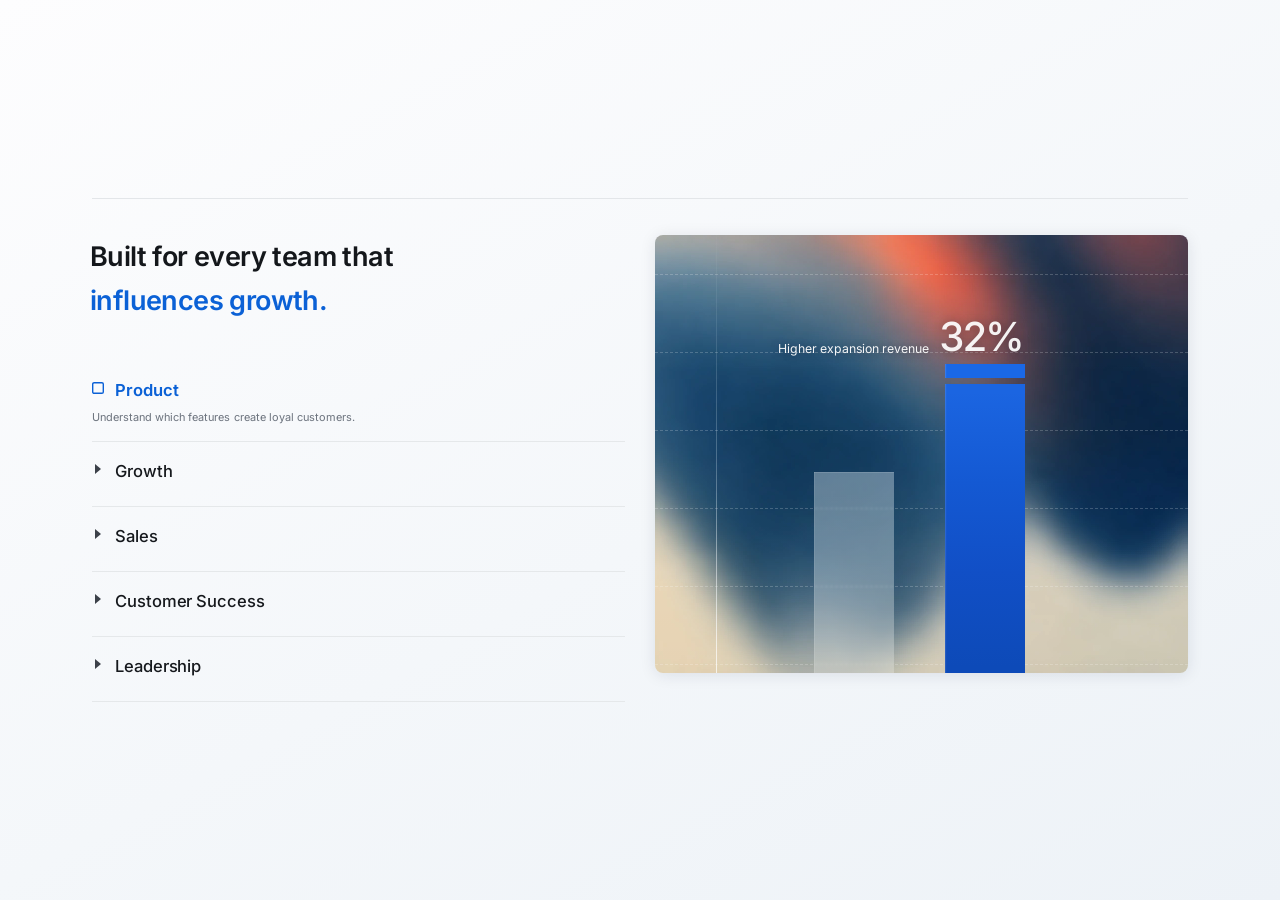
==== commit c17bc63a: "Animate and refine the comparison bar" ====
--- a/index.html
+++ b/index.html
@@ -217,12 +217,20 @@
   background:linear-gradient(180deg,rgba(255,255,255,.05) 0%,rgba(255,255,255,0) 32%,rgba(0,0,0,.045) 100%);
 }
 
-/* ---- dashed grid ------------------------------------------- */
+/* ---- chart grid -------------------------------------------- */
 .chart{position:absolute;inset:0;pointer-events:none}
 .grid{position:absolute;inset:0;pointer-events:none}
 .grid i{position:absolute}
 .grid .h{left:0;right:0;height:0;border-top:max(1px,calc(1*var(--u))) dashed var(--grid)}
-.grid .v{top:0;bottom:0;width:0;border-left:max(1px,calc(1*var(--u))) dashed rgba(255,255,255,.26)}
+.grid .v{
+  top:0;bottom:0;
+  width:max(1px,calc(1*var(--u)));
+  background:linear-gradient(180deg,
+    rgba(255,255,255,.02) 0%,
+    rgba(218,238,247,.12) 22%,
+    rgba(225,241,248,.28) 54%,
+    rgba(255,255,255,.72) 100%);
+}
 .grid .h1{top:8.904%}   /* y 39  of 438 */
 .grid .h2{top:26.712%}  /* y 117        */
 .grid .h3{top:44.521%}  /* y 195        */
@@ -239,11 +247,12 @@
    the caption and the number sit at fixed offsets above it —
    20 / 40 / 62 px — so they ride along rather than animating
    separately. --bar-top is that value; everything else is calc()ed
-   off it. The ghost bar is static in the reference and stays static
-   here.
+   off it. The prototype's first bar uses its own menu-driven top value
+   so it can animate alongside the primary bar.
    ------------------------------------------------------------ */
 .card{
   --bar-top: 33.99%;          /* Product, the default state        */
+  --bar-one-top: 54.110%;     /* prototype height for first bar    */
   --cap-h: 3.082%;            /* cap segment height, 13.5px        */
   --label-op: 1;              /* caption cross-fade                */
 }
@@ -253,20 +262,19 @@
 
 .bar-ghost,.bar-blue,.bar-cap{position:absolute}
 
-/* Frosted glass. Alpha falls .58 -> .40 down the bar and the tint
-   travels cool -> warm, following a backdrop that runs steel-blue at
-   the top and cream at the floor; a single flat wash cannot match
-   both ends. Stops fitted by render-measure-correct. */
+/* Translucent comparison bar. The lower-opacity milky wash keeps the
+   photograph visible through the column, matching the reference's
+   frosted-glass character without turning the bar into a solid block. */
 .bar-ghost{
-  left:29.831%;width:15.009%;top:54.110%;bottom:0;
+  left:29.831%;width:15.009%;top:var(--bar-one-top);bottom:0;
   background:linear-gradient(180deg,
-    rgba(228,241,255,0.58) 2.488%,
-    rgba(216,227,235,0.44) 49.751%,
-    rgba(249,250,246,0.40) 97.015%);
-  -webkit-backdrop-filter:blur(2px) saturate(106%);
-  backdrop-filter:blur(2px) saturate(106%);
-  box-shadow:inset 0 1px 0 rgba(255,255,255,.22),
-             inset 1px 0 0 rgba(255,255,255,.13);
+    rgba(202,220,233,.43) 0%,
+    rgba(220,232,238,.39) 54%,
+    rgba(240,241,235,.31) 100%);
+  -webkit-backdrop-filter:blur(1px) saturate(96%);
+  backdrop-filter:blur(1px) saturate(96%);
+  box-shadow:inset 0 1px 0 rgba(255,255,255,.12),
+             inset 1px 0 0 rgba(255,255,255,.08);
 }
 
 /* Opaque, no outer bloom — the reference keeps these edges crisp. */
@@ -397,7 +405,7 @@
 
     <div class="acc">
 
-      <div class="item open" data-bar-top="33.99%" data-value="32"
+      <div class="item open" data-bar-top="33.99%" data-bar-one-top="54.11%" data-value="32"
            data-caption="Higher expansion revenue">
         <button class="row" type="button" aria-expanded="true">
           <span class="marker" aria-hidden="true">
@@ -413,7 +421,7 @@
         <p class="desc">Understand which features create loyal customers.</p>
       </div>
 
-      <div class="item" data-bar-top="39.76%" data-value="41"
+      <div class="item" data-bar-top="39.76%" data-bar-one-top="47.50%" data-value="41"
            data-caption="Faster time to first value">
         <button class="row" type="button" aria-expanded="false">
           <span class="marker" aria-hidden="true">
@@ -429,7 +437,7 @@
         <p class="desc">See which activation loops actually move revenue.</p>
       </div>
 
-      <div class="item" data-bar-top="44.01%" data-value="27"
+      <div class="item" data-bar-top="44.01%" data-bar-one-top="59.50%" data-value="27"
            data-caption="Larger average deal size">
         <button class="row" type="button" aria-expanded="false">
           <span class="marker" aria-hidden="true">
@@ -445,7 +453,7 @@
         <p class="desc">Walk into every call knowing what to pitch next.</p>
       </div>
 
-      <div class="item" data-bar-top="50.38%" data-value="19"
+      <div class="item" data-bar-top="50.38%" data-bar-one-top="58.00%" data-value="19"
            data-caption="Lower gross churn">
         <button class="row" type="button" aria-expanded="false">
           <span class="marker" aria-hidden="true">
@@ -461,7 +469,7 @@
         <p class="desc">Catch churn risk weeks before the renewal call.</p>
       </div>
 
-      <div class="item" data-bar-top="46.60%" data-value="24"
+      <div class="item" data-bar-top="46.60%" data-bar-one-top="51.00%" data-value="24"
            data-caption="Shorter planning cycles">
         <button class="row" type="button" aria-expanded="false">
           <span class="marker" aria-hidden="true">
@@ -523,10 +531,11 @@
      caption    fades out over 160ms, swaps, fades back in 230-430ms
      cap        shrinks to nothing by 190ms, regrows 390-640ms
 
-   The chart is driven by a single value, --bar-top. In the reference
+   The primary chart is driven by --bar-top. In the reference
    the cap, the caption and the number keep fixed offsets above the
    bar's top edge in all four states, so they are positioned off that
-   one variable in CSS and ride along for free.
+   one variable in CSS and ride along for free. The prototype's first
+   bar follows the same timing with its independent --bar-one-top value.
    --------------------------------------------------------------- */
 (function () {
   var items = Array.prototype.slice.call(document.querySelectorAll('.item'));
@@ -548,6 +557,7 @@
   var read = function (el) {
     return {
       top: parseFloat(el.getAttribute('data-bar-top')),
+      barOneTop: parseFloat(el.getAttribute('data-bar-one-top')),
       value: parseInt(el.getAttribute('data-value'), 10),
       caption: el.getAttribute('data-caption')
     };
@@ -556,8 +566,9 @@
   var still = window.matchMedia('(prefers-reduced-motion: reduce)');
   var from = read(items[0]), to = from, raf = 0, swapped = true;
 
-  var paint = function (top, value, capH, labelOp) {
+  var paint = function (top, barOneTop, value, capH, labelOp) {
     card.style.setProperty('--bar-top', top.toFixed(3) + '%');
+    card.style.setProperty('--bar-one-top', barOneTop.toFixed(3) + '%');
     card.style.setProperty('--cap-h', capH.toFixed(3) + '%');
     card.style.setProperty('--label-op', labelOp.toFixed(3));
     statEl.textContent = Math.round(value) + '%';
@@ -565,7 +576,7 @@
 
   var settle = function (st) {
     labelEl.textContent = st.caption;
-    paint(st.top, st.value, CAP_H, 1);
+    paint(st.top, st.barOneTop, st.value, CAP_H, 1);
   };
 
   var run = function (t0) {
@@ -573,6 +584,7 @@
       var e = now - t0;
 
       var top = lerp(from.top, to.top, outCubic(clamp01(e / BAR_MS)));
+      var barOneTop = lerp(from.barOneTop, to.barOneTop, outCubic(clamp01(e / BAR_MS)));
       var val = lerp(from.value, to.value, outQuad(clamp01(e / NUM_MS)));
 
       var op;
@@ -588,7 +600,7 @@
       else if (e < CAP_AT)  capH = 0;
       else                  capH = CAP_H * outCubic(clamp01((e - CAP_AT) / CAP_IN));
 
-      paint(top, val, capH, op);
+      paint(top, barOneTop, val, capH, op);
 
       if (e < Math.max(BAR_MS, NUM_MS, CAP_AT + CAP_IN, IN_AT + IN_MS)) {
         raf = requestAnimationFrame(step);
@@ -606,11 +618,12 @@
       other.querySelector('.row').setAttribute('aria-expanded', String(is));
     });
     var next = read(item);
-    if (next.top === to.top && next.value === to.value) return;
+    if (next.top === to.top && next.barOneTop === to.barOneTop && next.value === to.value) return;
     if (raf) { cancelAnimationFrame(raf); raf = 0; }
     // resume from wherever the chart currently is, so rapid clicks stay smooth
     from = {
       top: parseFloat(card.style.getPropertyValue('--bar-top')) || from.top,
+      barOneTop: parseFloat(card.style.getPropertyValue('--bar-one-top')) || from.barOneTop,
       value: parseInt(statEl.textContent, 10),
       caption: labelEl.textContent
     };
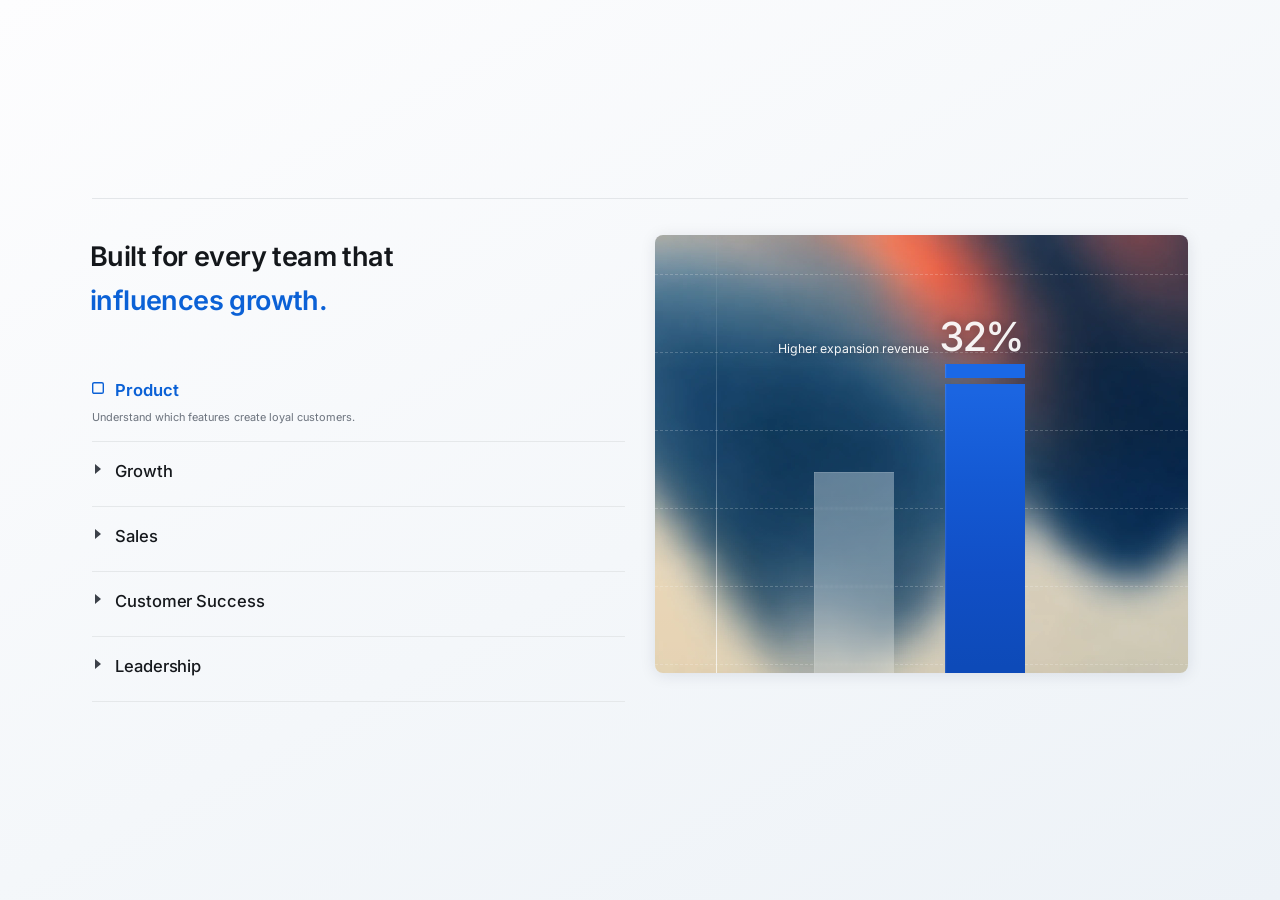
==== commit ba19d0a8: "Add premium page entrance animation" ====
--- a/index.html
+++ b/index.html
@@ -4,6 +4,17 @@
 <meta charset="utf-8">
 <meta name="viewport" content="width=device-width, initial-scale=1, viewport-fit=cover">
 <title>Built for every team that influences growth</title>
+<script>
+/* Establish entrance states before first paint. If the main script cannot
+   run, the fallback restores the authored static page automatically. */
+(function () {
+  if (window.matchMedia('(prefers-reduced-motion: reduce)').matches) return;
+  document.documentElement.classList.add('entrance-pending');
+  window.__entranceFallback = window.setTimeout(function () {
+    document.documentElement.classList.remove('entrance-pending');
+  }, 3200);
+})();
+</script>
 <style>
 /* ============================================================
    Embedded typeface — Inter (latin subset, variable 100–900).
@@ -105,6 +116,8 @@
   margin-left:calc(-2 * var(--u));   /* side-bearing compensation */
 }
 .headline .accent{color:var(--blue);display:block}
+.headline-mask{display:block;overflow:hidden}
+.headline-line{display:block}
 
 /* headline box bottom (167) → Product label box top (223.4) */
 .spacer{flex:0 0 auto;height:calc(37.4 * var(--u))}
@@ -334,6 +347,52 @@
 }
 
 /* ============================================================
+   ONE-TIME ENTRANCE
+   Temporary first-paint states only. The master timeline removes the
+   class and cancels every animation on completion, returning each element
+   to its untouched authored style. The card photograph (.mesh) is absent
+   by design: background imagery never moves, fades, scales or clips.
+   ============================================================ */
+html.entrance-pending .rule{
+  transform:scaleX(0);
+  transform-origin:left center;
+}
+html.entrance-pending .headline-line{
+  opacity:.01;
+  transform:translate3d(0,110%,0);
+}
+html.entrance-pending .acc{
+  opacity:.01;
+  clip-path:inset(0 0 100% 0);
+}
+html.entrance-pending .grid{
+  opacity:0;
+  clip-path:inset(0 100% 0 0);
+}
+html.entrance-pending .bar-ghost,
+html.entrance-pending .bar-blue{
+  transform:scaleY(0);
+  transform-origin:center bottom;
+}
+html.entrance-pending .bar-cap,
+html.entrance-pending .stat-label,
+html.entrance-pending .stat{
+  opacity:0;
+  transform:translate3d(0,8px,0);
+}
+html.entrance-pending .rule,
+html.entrance-pending .headline-line,
+html.entrance-pending .acc,
+html.entrance-pending .grid,
+html.entrance-pending .bar-ghost,
+html.entrance-pending .bar-blue,
+html.entrance-pending .bar-cap,
+html.entrance-pending .stat-label,
+html.entrance-pending .stat{
+  will-change:transform,opacity,clip-path;
+}
+
+/* ============================================================
    RESPONSIVE
    Desktop and laptop all land in the same place: the container
    caps at 1096 and centres, so the section keeps equal margins
@@ -365,6 +424,8 @@
     white-space:normal;
   }
   .headline .accent{display:inline}
+  .headline-mask,.headline .headline-line{display:inline-block}
+  .headline-mask{vertical-align:top}
   .spacer{height:calc(34 * var(--u))}
   .item:not(.open){height:62px}
   .card{aspect-ratio:16 / 11}
@@ -372,18 +433,93 @@
 
 @media (max-width: 520px){
   :root{--pad-x:20px}
-  .headline{font-size:calc(27 * var(--u));line-height:calc(37 * var(--u))}
-  .item:not(.open){height:58px}
-  .label{font-size:calc(16 * var(--u))}
+
+  /* Preserve the exact accordion design on mobile; its scale and
+     spacing adapt to the available height while remaining one-screen. */
+  body{min-height:100svh}
+  .stage{
+    padding-top:clamp(18px,4svh,32px);
+    padding-right:var(--pad-x);
+    padding-bottom:clamp(14px,2.4svh,20px);
+    padding-left:var(--pad-x);
+  }
+  .split{
+    margin-top:clamp(14px,2.9svh,24px);
+    gap:clamp(14px,3.3svh,28px);
+  }
+
+  .headline{
+    font-size:clamp(calc(22 * var(--u)),2.8svh,calc(24 * var(--u)));
+    line-height:clamp(calc(28 * var(--u)),3.7svh,calc(31 * var(--u)));
+    letter-spacing:calc(-0.35 * var(--u));
+  }
+  .headline .accent{display:block}
+  .headline-mask:last-child{display:block}
+  .spacer{height:clamp(12px,2.4svh,20px)}
+
+  .item{
+    padding-top:clamp(9px,1.7svh,14px);
+  }
+  .item:not(.open){height:clamp(40px,6.5svh,54px)}
+  .item.open{
+    height:clamp(54px,8.7svh,72px);
+    padding-bottom:clamp(8px,1.2svh,10px);
+  }
+  .marker{
+    flex-basis:20px;
+    height:14px;
+    padding-left:2px;
+    margin-top:-3px;
+  }
+  .item.open .marker{padding-left:0}
+  .marker .sq{
+    width:clamp(calc(10 * var(--u)),1.4svh,calc(11 * var(--u)));
+    height:clamp(calc(10 * var(--u)),1.4svh,calc(11 * var(--u)));
+  }
+  .marker .cv{
+    width:clamp(calc(5 * var(--u)),.75svh,calc(6 * var(--u)));
+    height:clamp(calc(8 * var(--u)),1.15svh,calc(9 * var(--u)));
+  }
+  .label{
+    font-size:clamp(calc(14 * var(--u)),2svh,calc(16 * var(--u)));
+    line-height:clamp(calc(18 * var(--u)),2.4svh,calc(20 * var(--u)));
+  }
+  .desc{
+    padding-top:clamp(3px,.55svh,4px);
+    font-size:clamp(calc(9.5 * var(--u)),1.3svh,calc(10.5 * var(--u)));
+    line-height:12px;
+    white-space:nowrap;
+  }
+
   .card{aspect-ratio:4 / 3}
   /* narrow card: stack the caption over the figure, both flush with
      the primary bar's right edge */
-  .stat{right:33.692%;top:13%;font-size:calc(34 * var(--u));line-height:calc(36 * var(--u))}
-  .stat-label{right:33.692%;top:5%;font-size:calc(12 * var(--u));line-height:calc(15 * var(--u))}
+  .stat{right:33.692%;top:13%;font-size:calc(30 * var(--u));line-height:calc(32 * var(--u))}
+  .stat-label{right:33.692%;top:5%;font-size:calc(11 * var(--u));line-height:calc(14 * var(--u))}
+}
+
+/* Very short phones keep the compact rhythm proven to fit at 320×568. */
+@media (max-width: 520px) and (max-height: 620px){
+  .stage{padding-top:18px;padding-bottom:14px}
+  .split{margin-top:14px;gap:14px}
+  .spacer{height:12px}
 }
 
 @media (prefers-reduced-motion: reduce){
   *{transition:none !important;animation:none !important}
+  html.entrance-pending .rule,
+  html.entrance-pending .headline-line,
+  html.entrance-pending .acc,
+  html.entrance-pending .grid,
+  html.entrance-pending .bar-ghost,
+  html.entrance-pending .bar-blue,
+  html.entrance-pending .bar-cap,
+  html.entrance-pending .stat-label,
+  html.entrance-pending .stat{
+    opacity:1;
+    transform:none;
+    clip-path:none;
+  }
 }
 </style>
 </head>
@@ -396,9 +532,8 @@
   <div class="split">
 
     <section class="col">
-    <h1 class="headline">
-      Built for every team that
-      <span class="accent">influences&nbsp;growth.</span>
+    <h1 class="headline"><span class="headline-mask"><span class="headline-line">Built for every team that</span></span>
+      <span class="headline-mask"><span class="headline-line accent">influences&nbsp;growth.</span></span>
     </h1>
 
     <div class="spacer" aria-hidden="true"></div>
@@ -641,6 +776,101 @@
 
   settle(from);
 })();
+
+/* ---------------------------------------------------------------
+   One coordinated page entrance. Web Animations API keeps this static
+   site dependency-free and finite. When the last animation resolves, all
+   temporary effects are canceled; no entrance listener, interval, RAF loop
+   or idle motion remains.
+   --------------------------------------------------------------- */
+(function () {
+  var root = document.documentElement;
+  var fallback = window.__entranceFallback;
+  var active = [];
+
+  var finish = function () {
+    root.classList.remove('entrance-pending');
+    active.forEach(function (animation) { animation.cancel(); });
+    active = [];
+    if (fallback) window.clearTimeout(fallback);
+    window.__entranceFallback = 0;
+  };
+
+  if (!root.classList.contains('entrance-pending')) return;
+  if (!Element.prototype.animate || window.matchMedia('(prefers-reduced-motion: reduce)').matches) {
+    finish();
+    return;
+  }
+
+  var mobile = window.matchMedia('(max-width: 520px)').matches;
+  var time = function (ms) { return Math.round(ms * (mobile ? .9 : 1)); };
+  var rise = mobile ? 8 : 12;
+  var easeReveal = 'cubic-bezier(.16,1,.3,1)';
+  var easeStructure = 'cubic-bezier(.22,1,.36,1)';
+  var easeSupport = 'cubic-bezier(.2,.8,.2,1)';
+
+  var play = function (element, frames, duration, delay, easing) {
+    if (!element) return;
+    active.push(element.animate(frames, {
+      duration:time(duration),
+      delay:time(delay),
+      easing:easing,
+      fill:'both'
+    }));
+  };
+
+  /* Two frames ensure the first-paint states are committed before motion. */
+  requestAnimationFrame(function () {
+    requestAnimationFrame(function () {
+      var lines = document.querySelectorAll('.headline-line');
+
+      play(document.querySelector('.rule'),
+           [{transform:'scaleX(0)'},{transform:'scaleX(1)'}],
+           650,60,easeStructure);
+
+      play(lines[0],
+           [{opacity:.01,transform:'translate3d(0,' + rise + 'px,0)'},
+            {opacity:1,transform:'translate3d(0,0,0)'}],
+           720,180,easeReveal);
+      play(lines[1],
+           [{opacity:.01,transform:'translate3d(0,' + rise + 'px,0)'},
+            {opacity:1,transform:'translate3d(0,0,0)'}],
+           760,300,easeReveal);
+
+      play(document.querySelector('.grid'),
+           [{opacity:0,clipPath:'inset(0 100% 0 0)'},
+            {opacity:1,clipPath:'inset(0 0 0 0)'}],
+           720,430,easeStructure);
+      play(document.querySelector('.acc'),
+           [{opacity:.01,clipPath:'inset(0 0 100% 0)'},
+            {opacity:1,clipPath:'inset(0 0 0 0)'}],
+           740,650,easeStructure);
+
+      play(document.querySelector('.bar-ghost'),
+           [{transform:'scaleY(0)'},{transform:'scaleY(1)'}],
+           860,720,easeReveal);
+      play(document.querySelector('.bar-blue'),
+           [{transform:'scaleY(0)'},{transform:'scaleY(1)'}],
+           900,790,easeReveal);
+      play(document.querySelector('.bar-cap'),
+           [{opacity:0,transform:'translate3d(0,6px,0)'},
+            {opacity:1,transform:'translate3d(0,0,0)'}],
+           460,1050,easeSupport);
+      play(document.querySelector('.stat-label'),
+           [{opacity:0,transform:'translate3d(0,6px,0)'},
+            {opacity:1,transform:'translate3d(0,0,0)'}],
+           480,1060,easeSupport);
+      play(document.querySelector('.stat'),
+           [{opacity:0,transform:'translate3d(0,8px,0)'},
+            {opacity:1,transform:'translate3d(0,0,0)'}],
+           620,1140,easeReveal);
+
+      Promise.all(active.map(function (animation) {
+        return animation.finished.catch(function () {});
+      })).then(finish);
+    });
+  });
+})();
 </script>
 
 </body>
